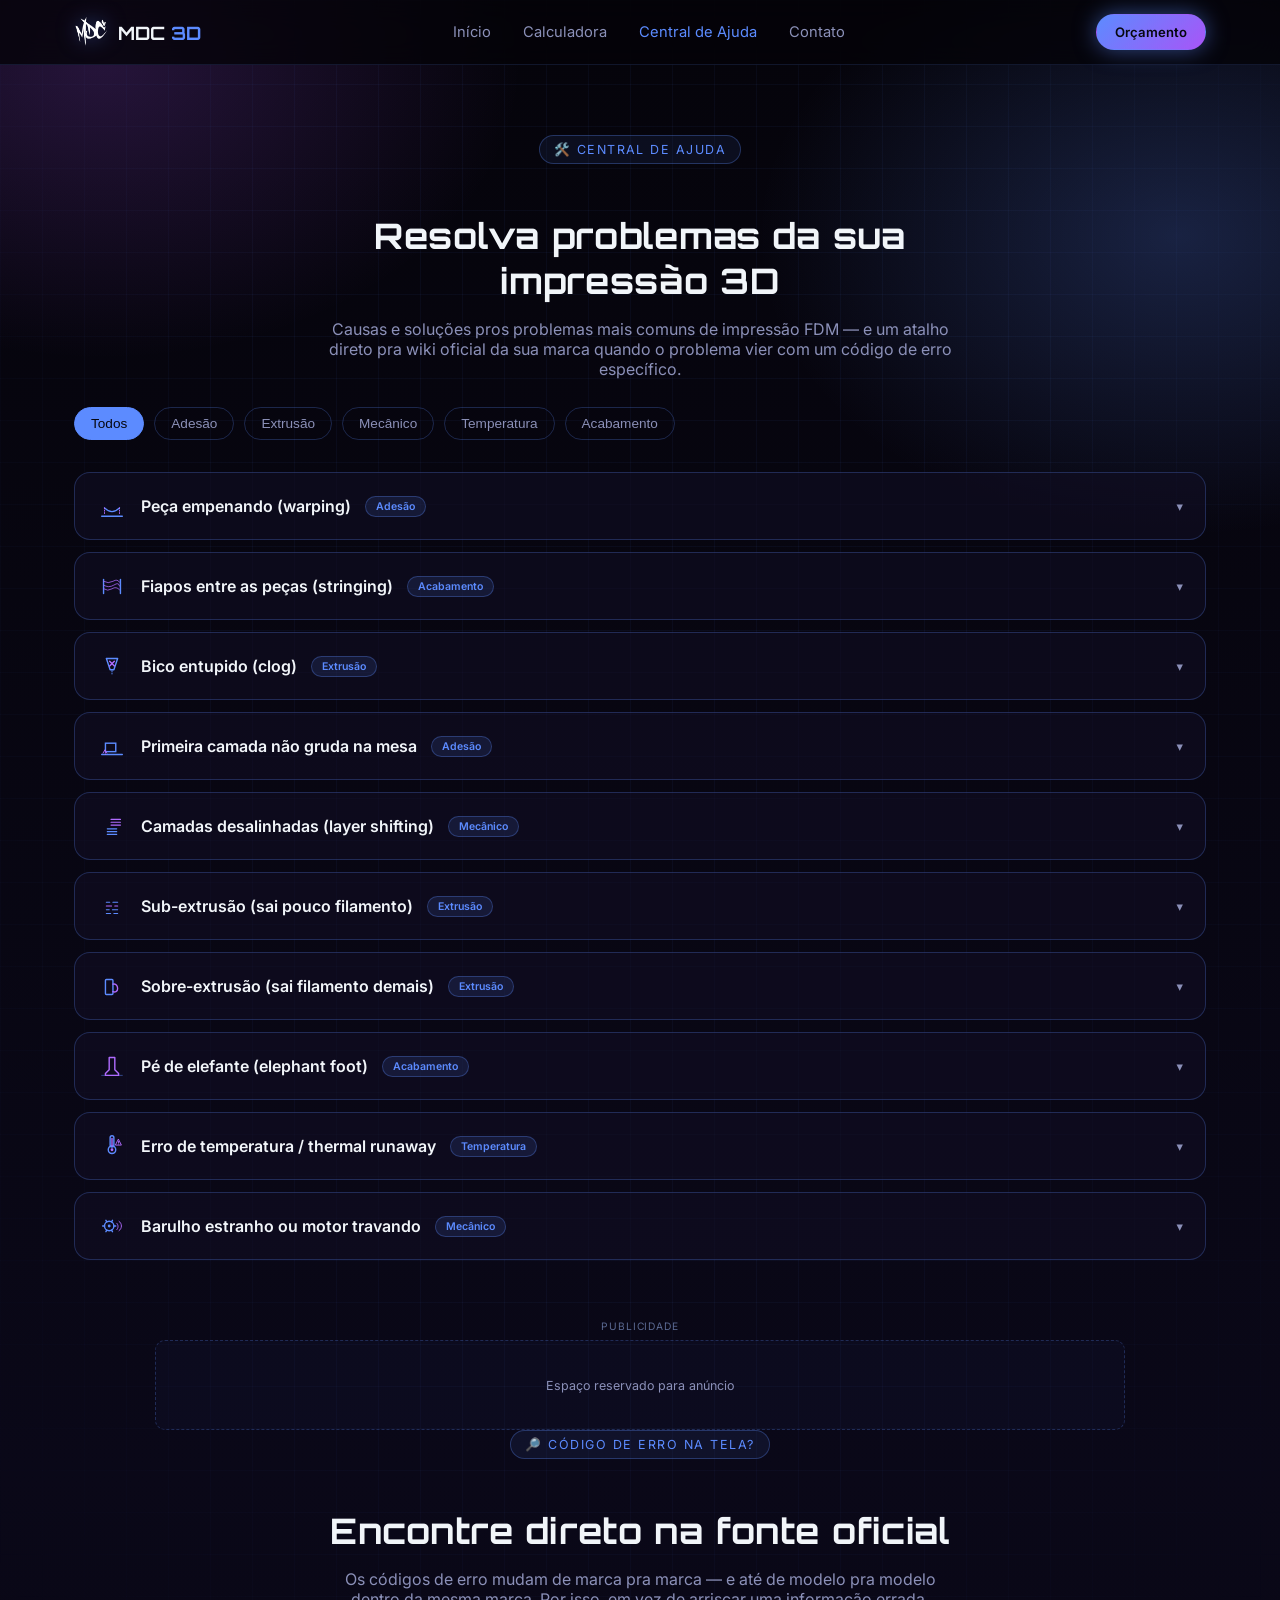
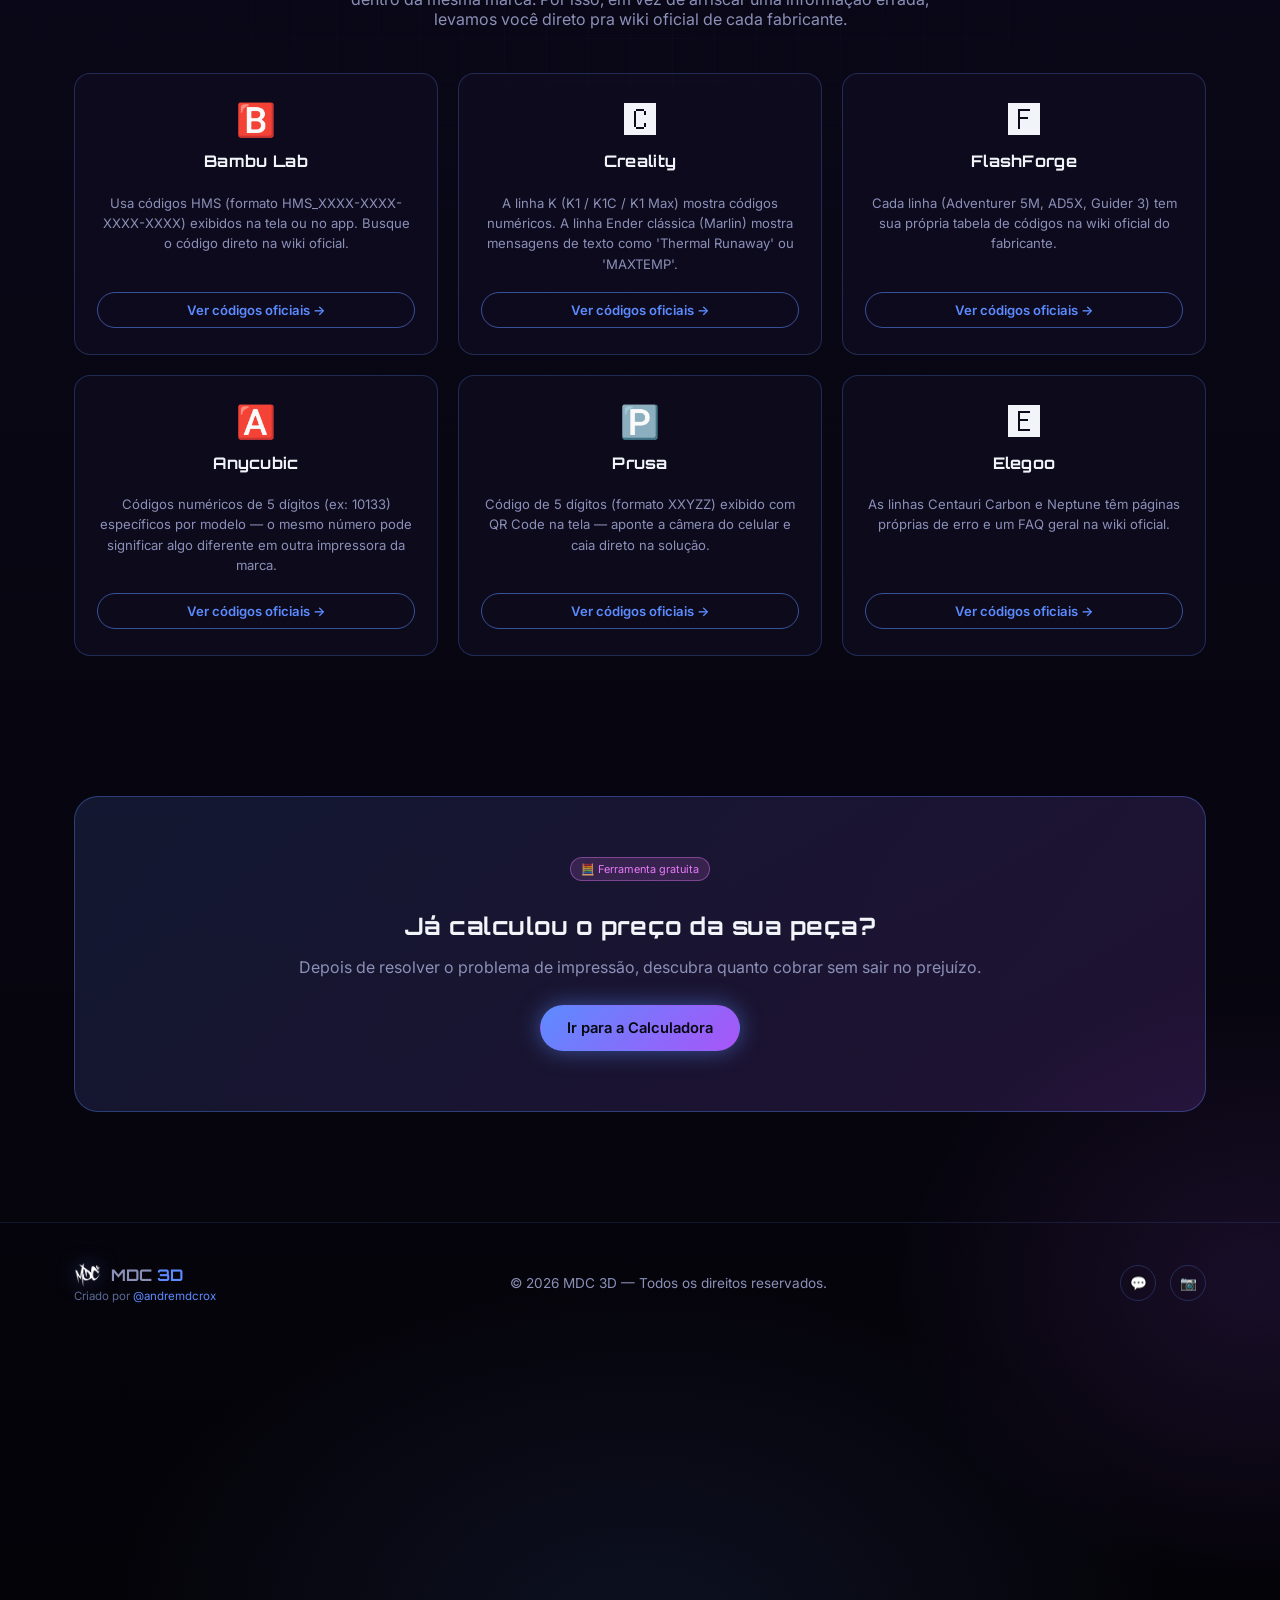
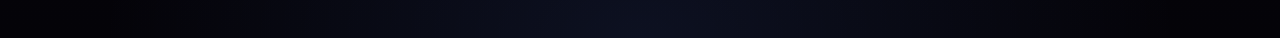
==== ajuda.html @ 93121aee "Primeira versão do site MDC 3D" ====
<!DOCTYPE html>
<html lang="pt-BR">
<head>
<meta charset="UTF-8">
<meta name="viewport" content="width=device-width, initial-scale=1.0">
<title>Central de Ajuda — Problemas e Erros de Impressão 3D | MDC 3D</title>
<meta name="description" content="Resolva os problemas mais comuns de impressão 3D (empenamento, stringing, entupimento, aderência) e encontre o código de erro da sua impressora direto na wiki oficial da marca: Bambu Lab, Creality, FlashForge, Anycubic, Prusa e Elegoo.">
<meta name="theme-color" content="#040308">
<meta property="og:type" content="website">
<meta property="og:site_name" content="MDC 3D">
<meta property="og:title" content="Central de Ajuda — MDC 3D">
<meta property="og:description" content="Resolva os problemas mais comuns de impressão 3D e encontre o código de erro da sua impressora direto na wiki oficial da marca.">
<meta property="og:image" content="assets/og-image.png">
<meta property="og:image:width" content="1200">
<meta property="og:image:height" content="630">
<meta name="twitter:card" content="summary_large_image">
<meta name="twitter:title" content="Central de Ajuda — MDC 3D">
<meta name="twitter:description" content="Resolva os problemas mais comuns de impressão 3D e encontre o código de erro da sua impressora.">
<meta name="twitter:image" content="assets/og-image.png">
<link rel="icon" type="image/png" href="assets/favicon.png">
<link rel="shortcut icon" href="favicon.ico">
<link rel="preconnect" href="https://fonts.googleapis.com">
<link href="https://fonts.googleapis.com/css2?family=Orbitron:wght@600;700;800&family=Inter:wght@400;500;600;700&display=swap" rel="stylesheet">
<link rel="stylesheet" href="css/style.css">
</head>
<body>

<header class="navbar">
  <div class="navbar-inner">
    <a href="index.html#home" class="brand"><img src="assets/logo-white.png" alt="MDC 3D"><span>MDC<span class="accent"> 3D</span></span></a>
    <nav class="nav-links">
      <a href="index.html#home">Início</a>
      <a href="index.html#calculadora">Calculadora</a>
      <a href="ajuda.html" data-page="ajuda.html" class="active">Central de Ajuda</a>
      <a href="index.html#contato">Contato</a>
    </nav>
    <a class="btn btn-primary btn-sm" href="https://wa.me/5547997833437" target="_blank" rel="noopener">Orçamento</a>
    <button class="nav-toggle" aria-label="Abrir menu">☰</button>
  </div>
</header>

<main class="container">

  <section class="section" style="padding-bottom:0;">
    <div class="section-head" style="margin-bottom:28px;">
      <span class="eyebrow">🛠️ Central de ajuda</span>
      <h2>Resolva problemas da sua impressão 3D</h2>
      <p>Causas e soluções pros problemas mais comuns de impressão FDM — e um atalho direto pra wiki oficial da sua marca quando o problema vier com um código de erro específico.</p>
    </div>

    <div class="filters" id="problem-filters">
      <button class="chip active" data-filter="todos">Todos</button>
      <button class="chip" data-filter="adesao">Adesão</button>
      <button class="chip" data-filter="extrusao">Extrusão</button>
      <button class="chip" data-filter="mecanico">Mecânico</button>
      <button class="chip" data-filter="temperatura">Temperatura</button>
      <button class="chip" data-filter="acabamento">Acabamento</button>
    </div>

    <div class="problem-list" id="problem-list">
      <!-- preenchido via js/ajuda.js -->
    </div>
  </section>

  <!-- ESPAÇO DE ANÚNCIO — ver instruções em index.html junto do primeiro bloco .ad-slot -->
  <section class="section" style="padding-top:0; padding-bottom:0;">
    <div class="ad-slot" id="ad-slot-ajuda-1">
      <span class="ad-slot-label">Publicidade</span>
      <div class="ad-slot-placeholder">Espaço reservado para anúncio</div>
    </div>
  </section>

  <section class="section" style="padding-top:0;">
    <div class="section-head">
      <span class="eyebrow">🔎 Código de erro na tela?</span>
      <h2>Encontre direto na fonte oficial</h2>
      <p>Os códigos de erro mudam de marca pra marca — e até de modelo pra modelo dentro da mesma marca. Por isso, em vez de arriscar uma informação errada, levamos você direto pra wiki oficial de cada fabricante.</p>
    </div>
    <div class="brand-grid" id="brand-grid">
      <!-- preenchido via js/ajuda.js -->
    </div>
  </section>

  <section class="section">
    <div class="cta-banner">
      <span class="badge-soon">🧮 Ferramenta gratuita</span>
      <h2>Já calculou o preço da sua peça?</h2>
      <p>Depois de resolver o problema de impressão, descubra quanto cobrar sem sair no prejuízo.</p>
      <a href="index.html#calculadora" class="btn btn-primary">Ir para a Calculadora</a>
    </div>
  </section>

</main>

<footer>
  <div class="container footer-inner">
    <div class="footer-col">
      <a href="index.html#home" class="brand"><img src="assets/logo-white.png" alt="MDC 3D" style="height:24px;"><span>MDC<span class="accent"> 3D</span></span></a>
      <span class="footer-credit">Criado por <a href="https://instagram.com/andremdcrox" target="_blank" rel="noopener">@andremdcrox</a></span>
    </div>
    <span>&copy; 2026 MDC 3D — Todos os direitos reservados.</span>
    <div class="footer-social">
      <a href="https://wa.me/5547997833437" target="_blank" rel="noopener">💬</a>
      <a href="https://instagram.com/andremdcrox" target="_blank" rel="noopener">📷</a>
    </div>
  </div>
</footer>

<script src="js/problemas.js"></script>
<script src="js/ajuda.js"></script>
<script src="js/main.js"></script>
</body>
</html>
---- css/style.css ----
/* ===== MDC 3D — tema dark neon (preto / roxo / azul) ===== */
:root {
  --bg: #040308;
  --bg-soft: #0b0a1a;
  --panel: rgba(18, 14, 36, 0.6);
  --panel-border: rgba(92, 139, 255, 0.25);
  --blue: #3b6dfd;
  --blue-strong: #5c8bff;
  --purple: #a855f7;
  --purple-strong: #b06bff;
  --magenta: #e879f9;
  --text: #f1f5f9;
  --muted: #8b90b8;
  --radius: 16px;
}

* { box-sizing: border-box; }

html { scroll-behavior: smooth; }

/* ---- Scrollbar, seleção e foco ---- */
::selection { background: rgba(92, 139, 255, 0.35); color: #fff; }

::-webkit-scrollbar { width: 11px; height: 11px; }
::-webkit-scrollbar-track { background: #05040c; }
::-webkit-scrollbar-thumb {
  background: linear-gradient(180deg, var(--blue-strong), var(--purple-strong));
  border-radius: 999px;
  border: 2px solid #05040c;
}
::-webkit-scrollbar-thumb:hover { background: linear-gradient(180deg, #7aa0ff, #c88bff); }
html { scrollbar-color: var(--blue-strong) #05040c; scrollbar-width: thin; }

:focus-visible {
  outline: 2px solid var(--blue-strong);
  outline-offset: 2px;
  border-radius: 4px;
}

/* ---- Barra de progresso de leitura ---- */
.scroll-progress {
  position: fixed;
  top: 0; left: 0;
  height: 3px;
  width: 0%;
  background: linear-gradient(90deg, var(--blue-strong), var(--purple-strong));
  box-shadow: 0 0 10px rgba(92, 139, 255, 0.8);
  z-index: 999;
  transition: width 0.1s ease-out;
}

/* ---- Entrada suave da página ---- */
body { animation: pageFadeIn 0.6s ease both; }
@keyframes pageFadeIn {
  from { opacity: 0; transform: translateY(8px); }
  to   { opacity: 1; transform: translateY(0); }
}

body {
  margin: 0;
  background: var(--bg);
  color: var(--text);
  font-family: 'Inter', system-ui, sans-serif;
  min-height: 100vh;
  position: relative;
  overflow-x: hidden;
  -webkit-font-smoothing: antialiased;
}

body::before {
  content: "";
  position: fixed;
  inset: -10%;
  z-index: -2;
  background:
    radial-gradient(ellipse 700px 500px at 15% 10%, rgba(168, 85, 247, 0.20), transparent 60%),
    radial-gradient(ellipse 700px 500px at 85% 15%, rgba(92, 139, 255, 0.22), transparent 60%),
    radial-gradient(ellipse 900px 600px at 50% 100%, rgba(92, 139, 255, 0.10), transparent 60%),
    radial-gradient(ellipse 600px 500px at 90% 90%, rgba(168, 85, 247, 0.12), transparent 60%),
    linear-gradient(180deg, #040308 0%, #0a0818 50%, #040308 100%);
  animation: bgDrift 24s ease-in-out infinite alternate;
}

@keyframes bgDrift {
  0%   { transform: scale(1) translate(0, 0); }
  50%  { transform: scale(1.06) translate(-1.5%, 1%); }
  100% { transform: scale(1) translate(1%, -1%); }
}

body::after {
  content: "";
  position: fixed;
  inset: 0;
  z-index: -1;
  background-image:
    linear-gradient(rgba(92, 139, 255, 0.05) 1px, transparent 1px),
    linear-gradient(90deg, rgba(92, 139, 255, 0.05) 1px, transparent 1px);
  background-size: 42px 42px;
  mask-image: radial-gradient(ellipse 80% 60% at 50% 20%, black 40%, transparent 85%);
}

/* ---- Partículas flutuantes ---- */
.particles-field {
  position: fixed;
  inset: 0;
  z-index: -1;
  overflow: hidden;
  pointer-events: none;
}
.particle {
  position: absolute;
  bottom: -12px;
  width: var(--size, 4px);
  height: var(--size, 4px);
  border-radius: 50%;
  background: radial-gradient(circle, rgba(150, 170, 255, 0.95), rgba(150, 170, 255, 0));
  box-shadow: 0 0 8px 2px rgba(92, 139, 255, 0.55);
  opacity: 0;
  animation: floatUp var(--dur, 14s) linear infinite;
  animation-delay: var(--delay, 0s);
}
.particle.purple {
  background: radial-gradient(circle, rgba(196, 150, 255, 0.95), rgba(196, 150, 255, 0));
  box-shadow: 0 0 8px 2px rgba(168, 85, 247, 0.55);
}
@keyframes floatUp {
  0%   { transform: translate(0, 0); opacity: 0; }
  12%  { opacity: 0.85; }
  88%  { opacity: 0.5; }
  100% { transform: translate(var(--drift, 20px), -108vh); opacity: 0; }
}

a { color: inherit; text-decoration: none; }

h1, h2, h3, .font-display {
  font-family: 'Orbitron', 'Inter', sans-serif;
  letter-spacing: 0.02em;
}

.grad {
  background: linear-gradient(90deg, var(--blue-strong), var(--purple-strong));
  -webkit-background-clip: text;
  background-clip: text;
  color: transparent;
  filter: drop-shadow(0 0 18px rgba(92, 139, 255, 0.35));
}

.container {
  width: 100%;
  max-width: 1180px;
  margin: 0 auto;
  padding: 0 24px;
}

/* ---- Navbar ---- */
.navbar {
  position: sticky;
  top: 0;
  z-index: 50;
  background: rgba(4, 3, 8, 0.78);
  backdrop-filter: blur(14px);
  border-bottom: 1px solid rgba(92, 139, 255, 0.14);
}

.navbar-inner {
  display: flex;
  align-items: center;
  justify-content: space-between;
  padding: 14px 24px;
  max-width: 1180px;
  margin: 0 auto;
}

.brand {
  display: flex;
  align-items: center;
  gap: 10px;
  font-family: 'Orbitron', sans-serif;
  font-weight: 700;
  font-size: 1.15rem;
}

.brand img { height: 30px; width: auto; display: block; filter: drop-shadow(0 0 10px rgba(92, 139, 255, 0.5)); }
.brand span.accent { color: var(--blue-strong); }

.nav-links {
  display: flex;
  gap: 28px;
  align-items: center;
  font-size: 0.92rem;
  color: var(--muted);
}

.nav-links a { transition: color .2s ease; padding: 6px 2px; }
.nav-links a:hover, .nav-links a.active { color: var(--blue-strong); }

.nav-toggle {
  display: none;
  background: none;
  border: 1px solid var(--panel-border);
  border-radius: 8px;
  color: var(--text);
  padding: 8px 10px;
  cursor: pointer;
}

/* ---- Buttons ---- */
.btn {
  display: inline-flex;
  align-items: center;
  justify-content: center;
  gap: 8px;
  padding: 13px 26px;
  border-radius: 999px;
  font-weight: 600;
  font-size: 0.92rem;
  cursor: pointer;
  border: 1px solid transparent;
  transition: transform .15s ease, box-shadow .2s ease, opacity .2s ease;
  white-space: nowrap;
  position: relative;
  overflow: hidden;
}
.btn:hover { transform: translateY(-2px); }

.btn-primary {
  background: linear-gradient(135deg, var(--blue-strong), var(--purple));
  color: #06070f;
  box-shadow: 0 0 22px rgba(92, 139, 255, 0.5);
}
.btn-primary:hover { box-shadow: 0 0 34px rgba(92, 139, 255, 0.7); }
.btn-primary::after {
  content: "";
  position: absolute; top: 0; left: -60%;
  width: 40%; height: 100%;
  background: linear-gradient(120deg, transparent, rgba(255,255,255,0.5), transparent);
  transform: skewX(-20deg);
  transition: left .6s ease;
}
.btn-primary:hover::after { left: 130%; }

.btn-outline {
  background: transparent;
  color: var(--blue-strong);
  border-color: rgba(92, 139, 255, 0.55);
}
.btn-outline:hover { background: rgba(92, 139, 255, 0.08); }

.btn-ghost {
  background: rgba(168, 85, 247, 0.12);
  color: #e9d5ff;
  border-color: rgba(168, 85, 247, 0.4);
}

.btn-block { width: 100%; }
.btn-sm { padding: 9px 18px; font-size: 0.82rem; }

/* ---- Hero ---- */
.hero {
  padding: 90px 0 60px;
  display: grid;
  grid-template-columns: 1.1fr 0.9fr;
  gap: 40px;
  align-items: center;
}

.eyebrow {
  display: inline-flex;
  align-items: center;
  gap: 8px;
  font-size: 0.78rem;
  letter-spacing: 0.12em;
  text-transform: uppercase;
  color: var(--blue-strong);
  background: rgba(92, 139, 255, 0.08);
  border: 1px solid rgba(92, 139, 255, 0.3);
  padding: 6px 14px;
  border-radius: 999px;
  margin-bottom: 20px;
}

.hero h1 {
  font-size: clamp(2rem, 4.2vw, 3.1rem);
  line-height: 1.15;
  margin: 0 0 18px;
}

.hero p.lead {
  color: var(--muted);
  font-size: 1.05rem;
  max-width: 540px;
  margin-bottom: 32px;
}

.hero-actions { display: flex; gap: 16px; flex-wrap: wrap; }

.hero-visual {
  position: relative;
  aspect-ratio: 1 / 1;
  border-radius: 24px;
  background: var(--panel);
  border: 1px solid var(--panel-border);
  display: flex;
  align-items: center;
  justify-content: center;
  box-shadow: 0 0 70px rgba(92, 139, 255, 0.16), inset 0 0 60px rgba(168, 85, 247, 0.08), 0 30px 60px -20px rgba(0,0,0,0.6);
  overflow: hidden;
}

/* ---- Cena da impressora 3D imprimindo ---- */
.printer-scene {
  position: relative;
  width: 68%;
  aspect-ratio: 1 / 1;
  max-width: 260px;
}

.printer-frame {
  position: absolute;
  inset: 0;
  width: 100%;
  height: 100%;
}

.printer-scene .bed {
  position: absolute;
  left: 12%; right: 12%; bottom: 20%;
  height: 4px;
  border-radius: 2px;
  background: linear-gradient(90deg, var(--blue-strong), var(--purple-strong));
  box-shadow: 0 0 16px rgba(92, 139, 255, 0.8);
  z-index: 1;
}

.head-rail {
  position: absolute;
  left: 14%; right: 14%;
  height: 2px;
  background: linear-gradient(90deg, var(--blue-strong), var(--purple-strong));
  opacity: 0.5;
  animation: headRise 4s steps(9, end) infinite;
  z-index: 2;
}

.print-object {
  position: absolute;
  left: 50%; bottom: 24%;
  width: 50%; height: 46%;
  transform: translateX(-50%);
  clip-path: inset(100% 0 0 0);
  animation: buildFill 4s steps(9, end) infinite;
  filter: drop-shadow(0 0 14px rgba(92, 139, 255, 0.55));
  z-index: 1;
}
.print-object .logo-fill {
  width: 100%;
  height: 100%;
  background: linear-gradient(135deg, #5c8bff, #b06bff);
  -webkit-mask-image: url('../assets/logo-white.png');
  -webkit-mask-size: contain;
  -webkit-mask-repeat: no-repeat;
  -webkit-mask-position: center;
  mask-image: url('../assets/logo-white.png');
  mask-size: contain;
  mask-repeat: no-repeat;
  mask-position: center;
}
@keyframes buildFill {
  0%   { clip-path: inset(100% 0 0 0); }
  82%  { clip-path: inset(0% 0 0 0); }
  100% { clip-path: inset(0% 0 0 0); }
}

.head-track {
  position: absolute;
  left: 50%; top: 74%;
  width: 0; height: 0;
  z-index: 3;
  animation: headRise 4s steps(9, end) infinite;
}
@keyframes headRise {
  0%   { top: 74%; }
  82%  { top: 16%; }
  100% { top: 16%; }
}

.head-jitter {
  position: absolute;
  left: -11px; top: -9px;
  width: 22px; height: 9px;
  border-radius: 3px 3px 1px 1px;
  background: linear-gradient(135deg, var(--blue-strong), var(--purple-strong));
  box-shadow: 0 0 14px rgba(92, 139, 255, 0.85);
  animation: headMove 0.5s ease-in-out infinite;
}
.head-jitter::before {
  /* bico da impressora (cone apontando pra baixo) */
  content: "";
  position: absolute;
  left: 50%; bottom: -6px;
  width: 0; height: 0;
  margin-left: -4px;
  border-left: 4px solid transparent;
  border-right: 4px solid transparent;
  border-top: 6px solid var(--purple-strong);
  filter: drop-shadow(0 0 6px rgba(168, 85, 247, 0.85));
}
.head-jitter::after {
  /* ponta aquecida do bico */
  content: "";
  position: absolute;
  left: 50%; bottom: -8px;
  width: 5px; height: 5px;
  margin-left: -2.5px;
  border-radius: 50%;
  background: #fff;
  box-shadow: 0 0 10px 3px rgba(92, 139, 255, 0.95);
  animation: nozzlePulse 0.3s ease-in-out infinite alternate;
}
@keyframes headMove {
  0%, 100% { transform: translateX(-13px); }
  50%      { transform: translateX(13px); }
}
@keyframes nozzlePulse {
  0%   { opacity: 0.5; transform: scale(0.8); }
  100% { opacity: 1; transform: scale(1.3); }
}

/* ---- Section ---- */
.section { padding: 70px 0; }
.section-head { text-align: center; max-width: 640px; margin: 0 auto 44px; }
.section-head h2 { font-size: clamp(1.6rem, 3vw, 2.2rem); margin-bottom: 12px; }
.section-head p { color: var(--muted); }

/* ---- Cards grid ---- */
.grid-3 {
  display: grid;
  grid-template-columns: repeat(3, 1fr);
  gap: 22px;
}
.grid-2 {
  display: grid;
  grid-template-columns: repeat(2, 1fr);
  gap: 22px;
}
.grid-4 {
  display: grid;
  grid-template-columns: repeat(4, 1fr);
  gap: 22px;
}

.card {
  position: relative;
  background: var(--panel);
  border: 1px solid var(--panel-border);
  border-radius: var(--radius);
  padding: 28px 24px;
  box-shadow: 0 1px 0 rgba(255,255,255,0.04) inset, 0 18px 36px -24px rgba(0,0,0,0.6);
  transition: transform .25s cubic-bezier(.2,.8,.2,1), border-color .2s ease, box-shadow .25s ease;
}
.card::before, .product-card::before {
  content: "";
  position: absolute;
  top: 0; left: 16px; right: 16px; height: 2px;
  background: linear-gradient(90deg, var(--blue-strong), var(--purple-strong));
  opacity: 0;
  border-radius: 2px;
  transition: opacity .25s ease;
}
.card:hover::before, .product-card:hover::before { opacity: 0.9; }
.card:hover {
  transform: translateY(-6px);
  border-color: rgba(92, 139, 255, 0.55);
  box-shadow: 0 1px 0 rgba(255,255,255,0.06) inset, 0 24px 48px -20px rgba(92, 139, 255, 0.28), 0 8px 20px -8px rgba(0,0,0,0.5);
}

.card .icon-box {
  width: 48px; height: 48px;
  border-radius: 12px;
  display: flex; align-items: center; justify-content: center;
  font-size: 1.4rem;
  background: linear-gradient(135deg, rgba(92,139,255,0.18), rgba(168,85,247,0.18));
  border: 1px solid rgba(92, 139, 255, 0.3);
  margin-bottom: 16px;
}

.card h3 { font-size: 1.05rem; margin: 0 0 8px; }
.card p { color: var(--muted); font-size: 0.9rem; line-height: 1.55; margin: 0; }

/* ---- Steps (como funciona) ---- */
.steps {
  display: grid;
  grid-template-columns: repeat(4, 1fr);
  gap: 20px;
}
.step {
  position: relative;
  padding: 24px 20px;
  background: var(--panel);
  border: 1px solid var(--panel-border);
  border-radius: var(--radius);
}
.step .num {
  font-family: 'Orbitron', sans-serif;
  font-size: 1.6rem;
  color: var(--blue-strong);
  opacity: 0.6;
  margin-bottom: 10px;
}
.step h3 { font-size: 0.98rem; margin: 0 0 6px; }
.step p { color: var(--muted); font-size: 0.85rem; margin: 0; }

/* ---- Catálogo ---- */
.filters {
  display: flex;
  gap: 10px;
  flex-wrap: wrap;
  margin-bottom: 32px;
}
.chip {
  padding: 8px 16px;
  border-radius: 999px;
  border: 1px solid var(--panel-border);
  color: var(--muted);
  font-size: 0.85rem;
  cursor: pointer;
  background: transparent;
  transition: all .2s ease;
}
.chip.active, .chip:hover {
  color: #06070f;
  background: var(--blue-strong);
  border-color: var(--blue-strong);
}

.product-grid {
  display: grid;
  grid-template-columns: repeat(auto-fill, minmax(230px, 1fr));
  gap: 22px;
}

.product-card {
  position: relative;
  background: var(--panel);
  border: 1px solid var(--panel-border);
  border-radius: var(--radius);
  overflow: hidden;
  display: flex;
  flex-direction: column;
  box-shadow: 0 18px 36px -24px rgba(0,0,0,0.6);
  transition: transform .25s cubic-bezier(.2,.8,.2,1), border-color .2s ease, box-shadow .25s ease;
}
.product-card:hover {
  transform: translateY(-6px);
  border-color: rgba(92,139,255,.5);
  box-shadow: 0 24px 48px -20px rgba(92, 139, 255, 0.25), 0 8px 20px -8px rgba(0,0,0,0.5);
}

.product-thumb {
  aspect-ratio: 1/1;
  background: linear-gradient(135deg, rgba(92,139,255,0.14), rgba(168,85,247,0.14));
  display: flex; align-items: center; justify-content: center;
  font-size: 2.6rem;
  border-bottom: 1px solid var(--panel-border);
}

.product-body { padding: 16px; display: flex; flex-direction: column; gap: 10px; flex: 1; }
.product-body h3 { font-size: 0.95rem; margin: 0; }
.product-tag { font-size: 0.72rem; color: var(--blue-strong); text-transform: uppercase; letter-spacing: .06em; }
.product-price { font-family: 'Orbitron', sans-serif; font-size: 1.2rem; color: var(--text); margin-top: auto; }
.product-price small { color: var(--muted); font-size: 0.7rem; font-family: 'Inter', sans-serif; display: block; font-weight: 400; }

.badge-soon {
  display: inline-block;
  font-size: 0.68rem;
  padding: 4px 10px;
  border-radius: 999px;
  background: rgba(232, 121, 249, 0.15);
  color: var(--magenta);
  border: 1px solid rgba(232, 121, 249, 0.4);
  margin-bottom: 10px;
}

/* ---- Calculadora ---- */
.calc-wrap {
  display: grid;
  grid-template-columns: 1fr 1fr;
  gap: 28px;
  align-items: start;
}

.panel {
  position: relative;
  background: var(--panel);
  border: 1px solid var(--panel-border);
  border-radius: var(--radius);
  padding: 28px;
  box-shadow: 0 1px 0 rgba(255,255,255,0.04) inset, 0 24px 50px -30px rgba(0,0,0,0.65);
}

.field { margin-bottom: 18px; }
.field label {
  display: flex;
  justify-content: space-between;
  font-size: 0.85rem;
  color: var(--muted);
  margin-bottom: 8px;
}
.field label .hint { color: #5b6a93; font-size: 0.75rem; }

.field input, .field select {
  width: 100%;
  background: rgba(5, 4, 12, 0.6);
  border: 1px solid rgba(92, 139, 255, 0.22);
  border-radius: 10px;
  padding: 11px 14px;
  color: var(--text);
  font-size: 0.95rem;
  outline: none;
  transition: border-color .2s ease, box-shadow .2s ease;
}
.field input:hover, .field select:hover { border-color: rgba(92, 139, 255, 0.4); }
.field input:focus, .field select:focus {
  border-color: var(--blue-strong);
  box-shadow: 0 0 0 3px rgba(92, 139, 255, 0.15), 0 0 16px rgba(92, 139, 255, 0.2);
}

.field-row { display: grid; grid-template-columns: 1fr 1fr; gap: 14px; }

.field-group-title {
  font-size: 0.72rem;
  text-transform: uppercase;
  letter-spacing: .08em;
  color: var(--blue-strong);
  opacity: 0.9;
  margin: 24px 0 14px;
  padding-bottom: 6px;
  border-bottom: 1px dashed var(--panel-border);
}
.field-group-title:first-child { margin-top: 0; }

.stl-dropzone {
  border: 2px dashed var(--panel-border);
  border-radius: 12px;
  padding: 20px;
  text-align: center;
  cursor: pointer;
  transition: border-color .2s ease, background .2s ease;
}
.stl-dropzone:hover, .stl-dropzone.dragover {
  border-color: var(--blue-strong);
  background: rgba(92, 139, 255, 0.06);
}
.stl-dropzone-text strong { display: block; font-size: 0.88rem; margin-bottom: 4px; }
.stl-dropzone-text span { font-size: 0.76rem; color: var(--muted); }

.stl-result {
  margin-top: 14px;
  padding: 14px;
  border-radius: 10px;
  background: rgba(92, 139, 255, 0.08);
  border: 1px solid rgba(92, 139, 255, 0.25);
  font-size: 0.84rem;
  color: var(--muted);
  display: flex;
  flex-direction: column;
  gap: 6px;
}
.stl-result strong { color: var(--text); }
.stl-note {
  font-size: 0.7rem;
  color: #5b6a93;
  margin-top: 8px;
  line-height: 1.5;
}

.subcalc { margin: -6px 0 18px; }
.subcalc summary {
  cursor: pointer;
  font-size: 0.78rem;
  color: var(--blue-strong);
  list-style: none;
}
.subcalc summary::-webkit-details-marker { display: none; }
.subcalc summary::before { content: "▸ "; }
.subcalc[open] summary::before { content: "▾ "; }
.subcalc-body {
  display: flex;
  gap: 10px;
  margin-top: 12px;
  align-items: end;
  flex-wrap: wrap;
  background: rgba(5,4,12,0.4);
  border: 1px solid var(--panel-border);
  border-radius: 10px;
  padding: 14px;
}
.subcalc-body .field { flex: 1; min-width: 130px; margin-bottom: 0; }
.subcalc-body .btn { margin-top: 2px; }

.result-list { display: flex; flex-direction: column; gap: 14px; margin-bottom: 20px; }
.result-row {
  display: flex;
  justify-content: space-between;
  align-items: baseline;
  padding-bottom: 14px;
  border-bottom: 1px dashed rgba(92, 139, 255, 0.18);
  font-size: 0.9rem;
  color: var(--muted);
}
.result-row span.val { color: var(--text); font-weight: 600; }

.result-final {
  text-align: center;
  padding: 24px;
  border-radius: 14px;
  background: linear-gradient(135deg, rgba(92,139,255,0.14), rgba(168,85,247,0.14));
  border: 1px solid rgba(92, 139, 255, 0.4);
}
.result-final .label { font-size: 0.8rem; color: var(--muted); text-transform: uppercase; letter-spacing: .08em; margin-bottom: 8px; }
.result-final .price { font-family: 'Orbitron', sans-serif; font-size: 2.4rem; color: var(--blue-strong); text-shadow: 0 0 24px rgba(92,139,255,0.6); }
.result-final .sub { font-size: 0.78rem; color: #5b6a93; margin-top: 6px; }

.market-ref {
  margin-top: 20px;
  padding: 16px;
  border-radius: 12px;
  border: 1px dashed rgba(232, 121, 249, 0.4);
  background: rgba(232, 121, 249, 0.06);
  font-size: 0.85rem;
  color: var(--muted);
}

/* ---- Destaques de resultado (preço + lucro) ---- */
.result-highlights {
  display: grid;
  grid-template-columns: 1fr 1fr;
  gap: 14px;
  margin-bottom: 24px;
}
.highlight-box {
  padding: 16px;
  border-radius: 12px;
  background: rgba(92, 139, 255, 0.08);
  border: 1px solid var(--panel-border);
  text-align: center;
}
.highlight-box .hl-label {
  font-size: 0.7rem;
  color: var(--muted);
  text-transform: uppercase;
  letter-spacing: .06em;
  margin-bottom: 6px;
}
.highlight-box .hl-value {
  font-family: 'Orbitron', sans-serif;
  font-size: 1.35rem;
  color: var(--blue-strong);
}
.highlight-box.profit { background: rgba(12, 163, 12, 0.1); border-color: rgba(12, 163, 12, 0.35); }
.highlight-box.profit .hl-value { color: #28d17c; }

/* status dinâmico: vermelho (sem margem) / laranja (lucro normal) / verde (lucro excelente) */
.highlight-box.status-risk { background: rgba(208, 59, 59, 0.12); border-color: rgba(208, 59, 59, 0.45); }
.highlight-box.status-risk .hl-value { color: #ff6b6b; }
.highlight-box.status-normal { background: rgba(250, 178, 25, 0.12); border-color: rgba(250, 178, 25, 0.45); }
.highlight-box.status-normal .hl-value { color: #fab219; }
.highlight-box.status-excelente { background: rgba(12, 163, 12, 0.12); border-color: rgba(12, 163, 12, 0.45); }
.highlight-box.status-excelente .hl-value { color: #28d17c; }

.status-banner {
  display: flex;
  align-items: center;
  justify-content: center;
  gap: 8px;
  padding: 11px 16px;
  border-radius: 10px;
  margin-bottom: 22px;
  font-size: 0.85rem;
  font-weight: 600;
  border: 1px solid;
  transition: background .3s ease, border-color .3s ease, color .3s ease;
}
.status-banner.status-risk { background: rgba(208, 59, 59, 0.14); border-color: rgba(208, 59, 59, 0.5); color: #ff6b6b; }
.status-banner.status-normal { background: rgba(250, 178, 25, 0.14); border-color: rgba(250, 178, 25, 0.5); color: #fab219; }
.status-banner.status-excelente { background: rgba(12, 163, 12, 0.14); border-color: rgba(12, 163, 12, 0.5); color: #28d17c; }

.chart-marker.status-risk .dot { box-shadow: 0 0 0 4px rgba(208, 59, 59, 0.35), 0 0 14px rgba(208, 59, 59, 0.95); }
.chart-marker.status-normal .dot { box-shadow: 0 0 0 4px rgba(250, 178, 25, 0.35), 0 0 14px rgba(250, 178, 25, 0.95); }
.chart-marker.status-excelente .dot { box-shadow: 0 0 0 4px rgba(12, 163, 12, 0.35), 0 0 14px rgba(12, 163, 12, 0.95); }

/* ---- Gráfico de faixa de preço (mínimo / sugerido / máximo) ---- */
.price-chart {
  position: relative;
  padding-top: 50px;
  margin-top: 8px;
}
.chart-track {
  position: relative;
  height: 14px;
  border-radius: 999px;
  overflow: hidden;
  display: flex;
  background: rgba(255,255,255,0.06);
}
.chart-zone { height: 100%; transition: width .6s ease; }
.chart-zone.risk { background: #d03b3b; }
.chart-zone.safe { background: #fab219; }
.chart-zone.high { background: #0ca30c; }

.chart-marker {
  position: absolute;
  top: 0;
  transform: translateX(-50%);
  transition: left .6s ease;
  text-align: center;
  z-index: 2;
}
.chart-marker .dot {
  width: 14px; height: 14px;
  border-radius: 50%;
  background: #fff;
  margin: 0 auto 6px;
  box-shadow: 0 0 0 4px rgba(92,139,255,0.35), 0 0 14px rgba(92,139,255,0.9);
  animation: nozzlePulse 1s ease-in-out infinite alternate;
}
.chart-marker .lbl {
  font-size: 0.72rem;
  background: var(--panel);
  border: 1px solid var(--panel-border);
  padding: 4px 9px;
  border-radius: 8px;
  white-space: nowrap;
}
.chart-marker .lbl strong { color: var(--text); display: block; font-size: 0.8rem; }

.chart-ticks { position: relative; height: 42px; margin-top: 8px; }
.chart-tick {
  position: absolute;
  top: 0;
  transform: translateX(-50%);
  text-align: center;
  font-size: 0.68rem;
  color: var(--muted);
  transition: left .6s ease;
  white-space: nowrap;
}
.chart-tick .tick-line { width: 2px; height: 8px; background: var(--panel-border); margin: 0 auto 4px; }
.chart-tick strong { display: block; color: var(--text); font-size: 0.76rem; }

.chart-legend {
  display: flex;
  gap: 16px;
  flex-wrap: wrap;
  margin-top: 16px;
  font-size: 0.76rem;
  color: var(--muted);
}
.chart-legend span { display: inline-flex; align-items: center; gap: 6px; }
.chart-legend i { width: 10px; height: 10px; border-radius: 3px; display: inline-block; }
.chart-legend i.risk { background: #d03b3b; }
.chart-legend i.safe { background: #fab219; }
.chart-legend i.high { background: #0ca30c; }

.chart-note {
  margin-top: 16px;
  font-size: 0.72rem;
  color: #5b6a93;
  line-height: 1.6;
}
.chart-note a { color: var(--blue-strong); }

/* ---- YouTube ---- */
.youtube-wrap {
  display: grid;
  grid-template-columns: 1.3fr 1fr;
  gap: 28px;
  align-items: stretch;
}
.youtube-embed {
  position: relative;
  width: 100%;
  padding-top: 56.25%;
  border-radius: var(--radius);
  overflow: hidden;
  border: 1px solid var(--panel-border);
  box-shadow: 0 0 40px rgba(92, 139, 255, 0.15);
}
.youtube-embed iframe { position: absolute; inset: 0; width: 100%; height: 100%; border: 0; }
.youtube-cta {
  background: var(--panel);
  border: 1px solid var(--panel-border);
  border-radius: var(--radius);
  padding: 28px;
  display: flex;
  flex-direction: column;
  justify-content: center;
  text-align: center;
}
.youtube-cta .icon-box { width: 56px; height: 56px; margin: 0 auto 16px; font-size: 1.8rem; }
.youtube-cta h3 { margin: 0 0 4px; }
.youtube-cta .yt-handle { color: var(--muted); font-size: 0.82rem; margin-bottom: 14px; }
.youtube-cta p { color: var(--muted); font-size: 0.88rem; margin-bottom: 22px; }

/* ---- Espaço de anúncio (AdSense ou outra rede) ---- */
.ad-slot {
  margin: 8px auto 0;
  max-width: 970px;
  text-align: center;
}
.ad-slot-label {
  display: block;
  font-size: 0.64rem;
  color: #5b6a93;
  text-transform: uppercase;
  letter-spacing: .08em;
  margin-bottom: 8px;
}
.ad-slot-placeholder {
  border: 1px dashed var(--panel-border);
  border-radius: 10px;
  padding: 20px;
  color: var(--muted);
  font-size: 0.78rem;
  background: rgba(92, 139, 255, 0.03);
  min-height: 90px;
  display: flex;
  align-items: center;
  justify-content: center;
}

/* ---- CTA banner ---- */
.cta-banner {
  text-align: center;
  padding: 60px 40px;
  border-radius: 24px;
  background: linear-gradient(135deg, rgba(92,139,255,0.14), rgba(168,85,247,0.16));
  border: 1px solid rgba(92, 139, 255, 0.35);
}
.cta-banner h2 { margin-bottom: 12px; }
.cta-banner p { color: var(--muted); margin-bottom: 28px; }

/* ---- Footer ---- */
footer {
  border-top: 1px solid rgba(92, 139, 255, 0.14);
  padding: 40px 0;
  margin-top: 40px;
}
.footer-inner {
  display: flex;
  justify-content: space-between;
  align-items: center;
  flex-wrap: wrap;
  gap: 16px;
  color: var(--muted);
  font-size: 0.85rem;
}
.footer-inner .brand { font-size: 1rem; }
.footer-credit { font-size: 0.72rem; color: #5b6a93; margin-top: 2px; }
.footer-credit a { color: var(--blue-strong); }
.footer-col { display: flex; flex-direction: column; }
.footer-social { display: flex; gap: 14px; }
.footer-social a {
  width: 36px; height: 36px;
  border-radius: 50%;
  border: 1px solid var(--panel-border);
  display: flex; align-items: center; justify-content: center;
  transition: all .2s ease;
}
.footer-social a:hover { border-color: var(--blue-strong); color: var(--blue-strong); }

/* ---- Central de Ajuda: acordeão de problemas ---- */
.problem-list { display: flex; flex-direction: column; gap: 12px; margin-bottom: 60px; }
.problem-item {
  background: var(--panel);
  border: 1px solid var(--panel-border);
  border-radius: var(--radius);
  overflow: hidden;
}
.problem-item summary {
  cursor: pointer;
  padding: 18px 22px;
  display: flex;
  align-items: center;
  gap: 14px;
  font-weight: 600;
  list-style: none;
}
.problem-item summary::-webkit-details-marker { display: none; }
.problem-item .p-icon { flex-shrink: 0; display: flex; }
.problem-item .p-icon svg { width: 30px; height: 30px; display: block; }
.problem-item .arrow { margin-left: auto; color: var(--muted); font-size: 0.8rem; transition: transform .2s ease; }
.problem-item[open] .arrow { transform: rotate(180deg); }
.problem-item .problem-body { padding: 0 22px 22px; color: var(--muted); font-size: 0.9rem; line-height: 1.7; }
.problem-body strong {
  color: var(--blue-strong);
  display: block;
  margin: 12px 0 4px;
  font-size: 0.74rem;
  text-transform: uppercase;
  letter-spacing: .06em;
}
.problem-cat-badge {
  font-size: 0.66rem;
  padding: 3px 10px;
  border-radius: 999px;
  background: rgba(92, 139, 255, 0.12);
  color: var(--blue-strong);
  border: 1px solid rgba(92, 139, 255, 0.3);
  white-space: nowrap;
}

/* ---- Marcas: links oficiais de código de erro ---- */
.brand-grid { display: grid; grid-template-columns: repeat(3, 1fr); gap: 20px; }
.brand-card {
  background: var(--panel);
  border: 1px solid var(--panel-border);
  border-radius: var(--radius);
  padding: 26px 22px;
  text-align: center;
  display: flex;
  flex-direction: column;
}
.brand-card .brand-icon { font-size: 2rem; margin-bottom: 12px; }
.brand-card h3 { margin: 0 0 8px; font-size: 1rem; }
.brand-card p { color: var(--muted); font-size: 0.82rem; line-height: 1.55; margin-bottom: 18px; flex: 1; }

/* ---- Scroll reveal ---- */
.reveal {
  opacity: 0;
  transform: translateY(26px);
  transition: opacity .7s ease, transform .7s ease;
}
.reveal.visible {
  opacity: 1;
  transform: translateY(0);
}

/* ---- Responsive ---- */
@media (max-width: 900px) {
  .hero { grid-template-columns: 1fr; }
  .hero-visual { max-width: 380px; margin: 0 auto; }
  .grid-3 { grid-template-columns: 1fr 1fr; }
  .grid-4 { grid-template-columns: 1fr 1fr; }
  .steps { grid-template-columns: 1fr 1fr; }
  .brand-grid { grid-template-columns: 1fr 1fr; }
  .calc-wrap { grid-template-columns: 1fr; }
}

@media (max-width: 680px) {
  .nav-links { display: none; }
  .nav-toggle { display: inline-flex; }
  .nav-links.open {
    display: flex;
    position: absolute;
    top: 64px; left: 0; right: 0;
    background: rgba(4, 3, 8, 0.97);
    flex-direction: column;
    padding: 20px 24px;
    border-bottom: 1px solid rgba(92,139,255,0.18);
    gap: 18px;
  }
  .grid-3, .grid-2, .grid-4, .steps, .brand-grid { grid-template-columns: 1fr; }
  .youtube-wrap { grid-template-columns: 1fr; }
  .hero { padding-top: 50px; }
  .field-row { grid-template-columns: 1fr; }
}
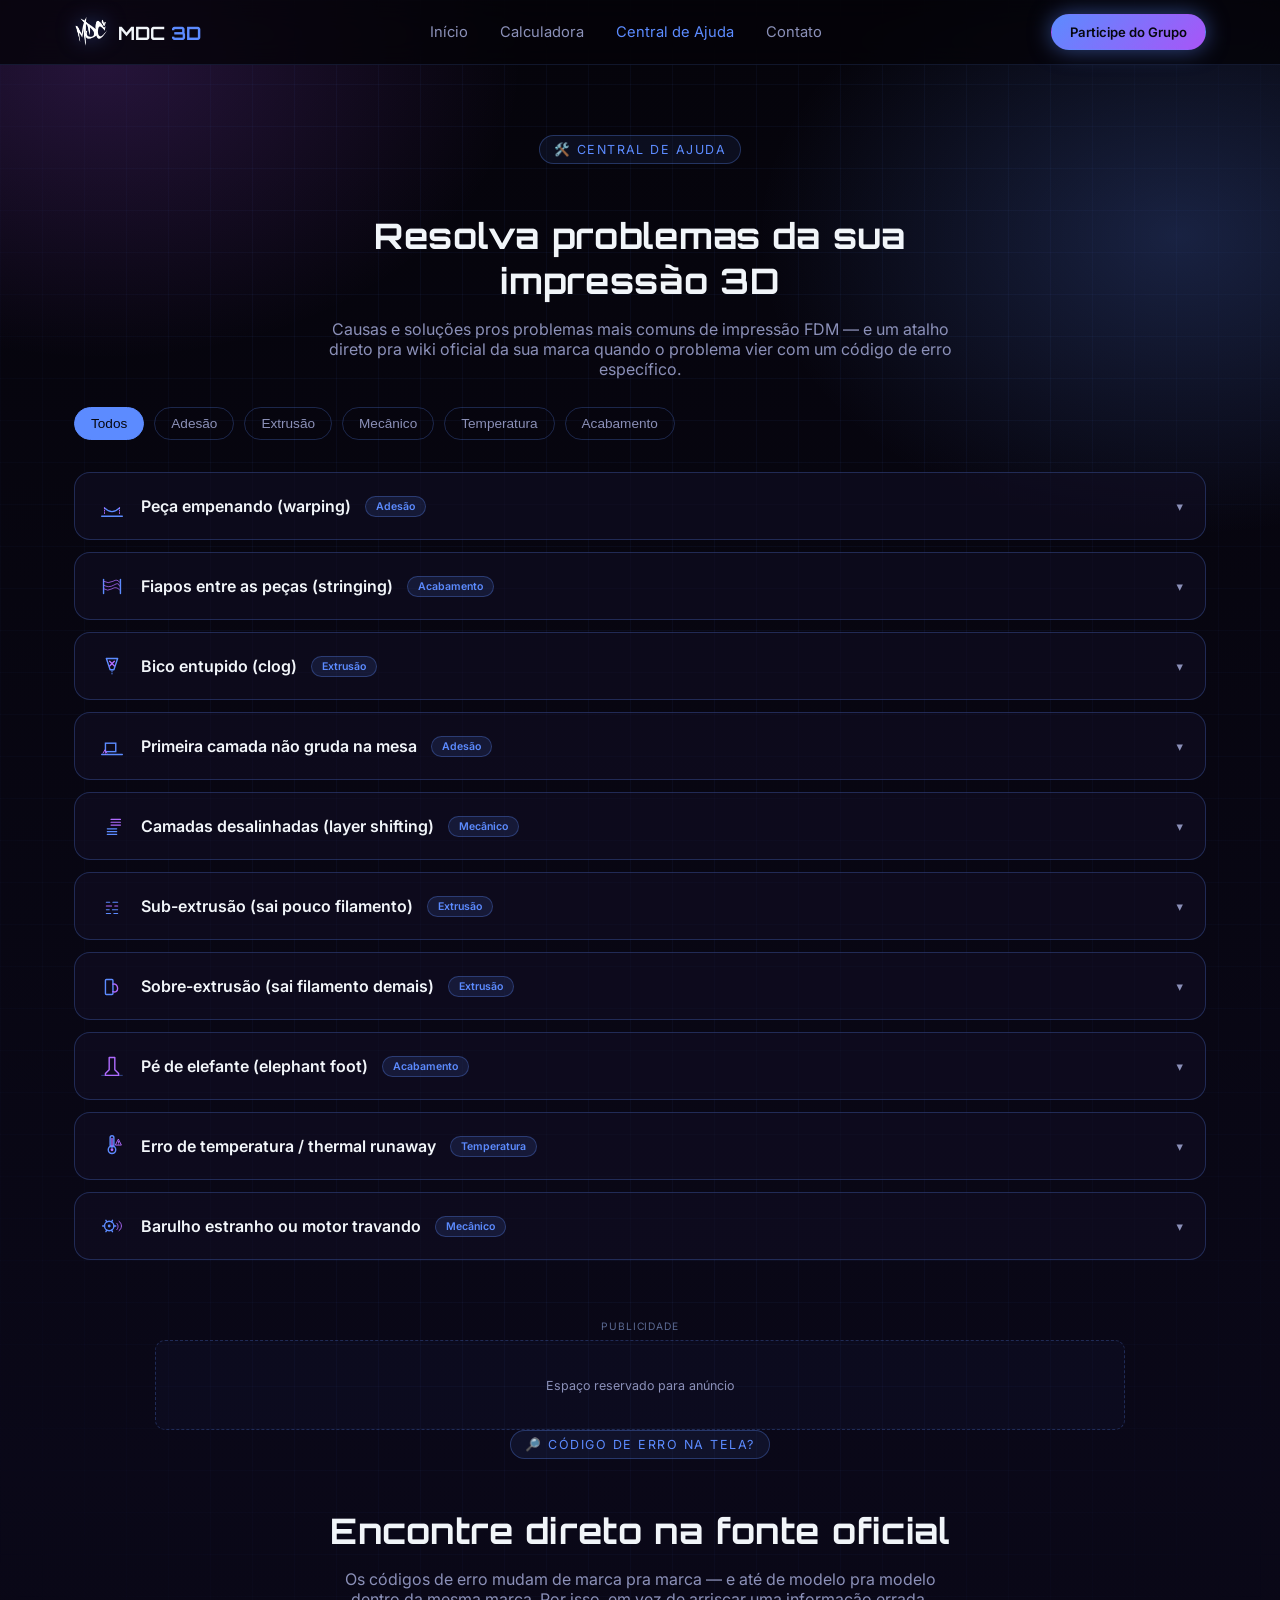
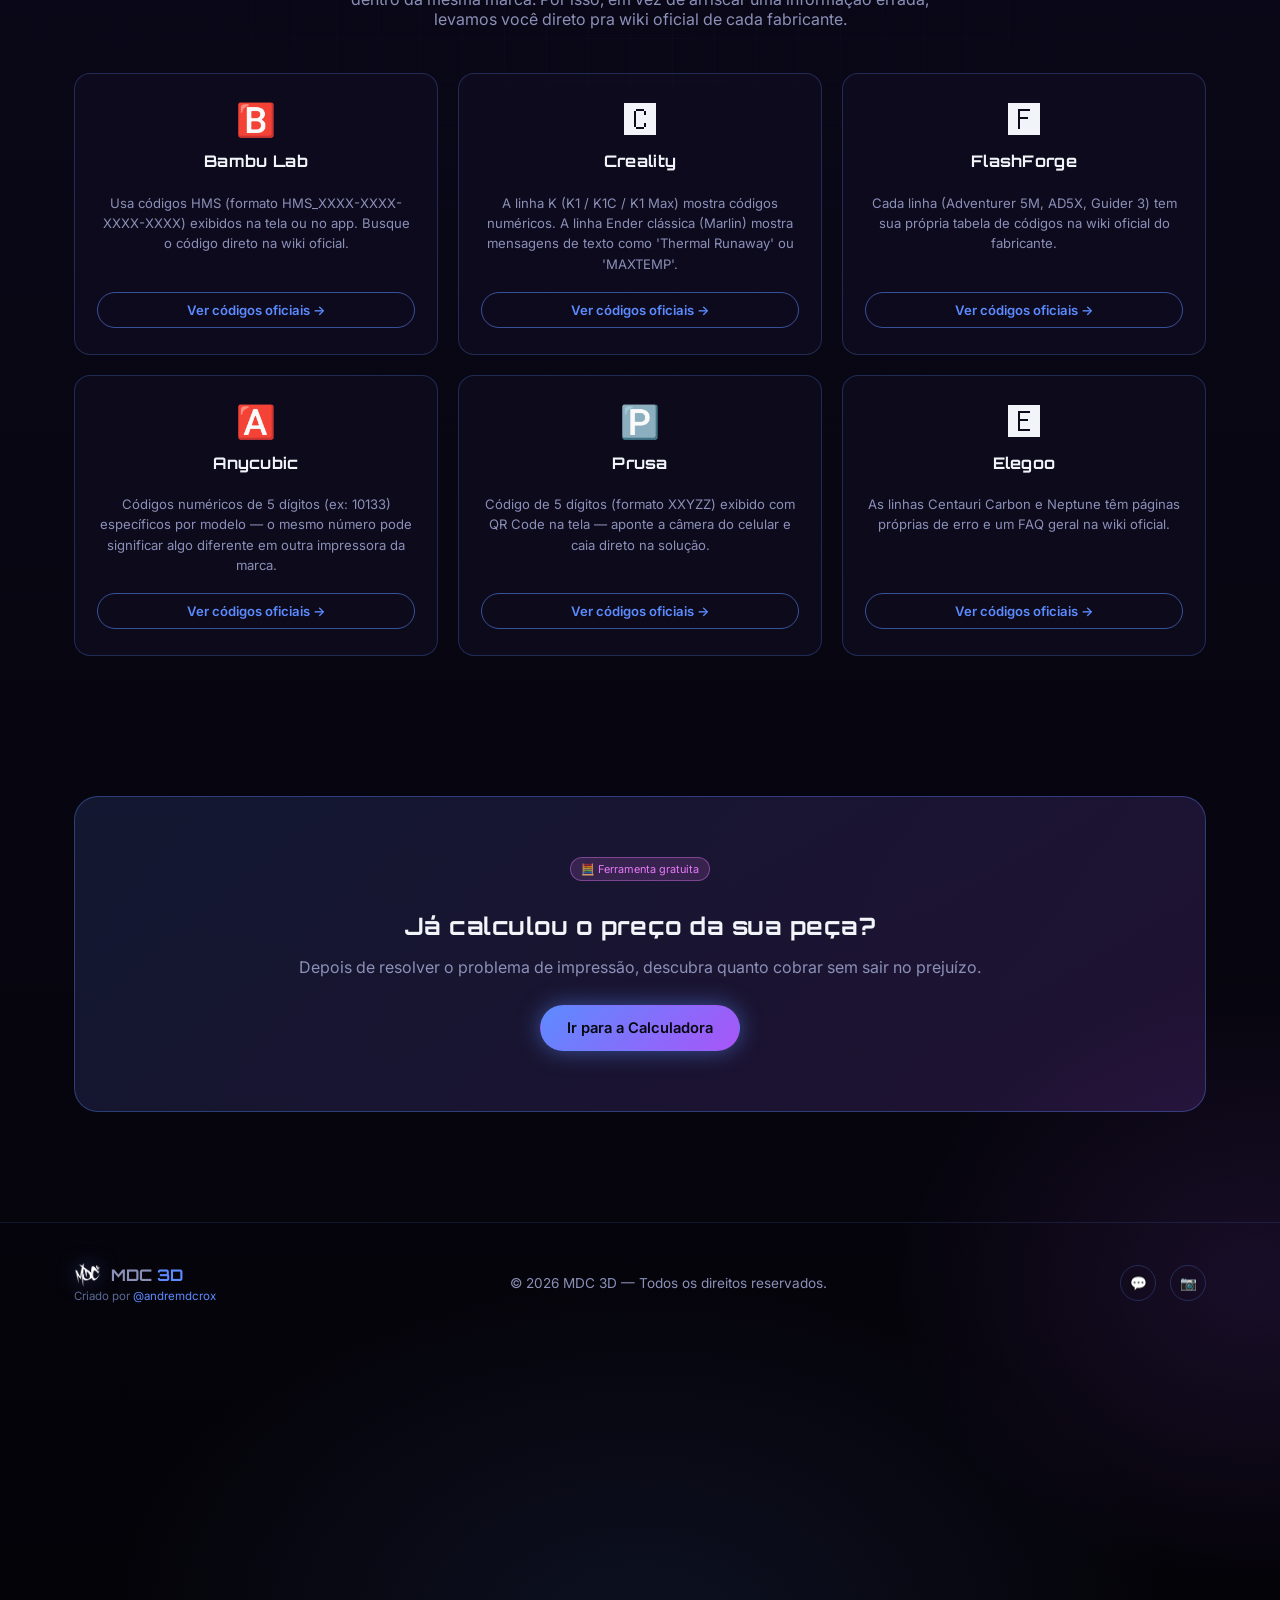
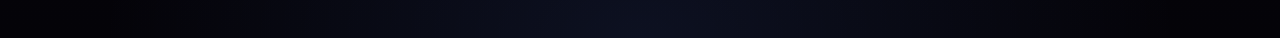
==== commit b9b3f8c2: "Corrige volume 3MF ignorando transform do build (escala/rotacao); botao do menu agora leva ao grupo " ====
--- a/ajuda.html
+++ b/ajuda.html
@@ -21,7 +21,7 @@
 <link rel="shortcut icon" href="favicon.ico">
 <link rel="preconnect" href="https://fonts.googleapis.com">
 <link href="https://fonts.googleapis.com/css2?family=Orbitron:wght@600;700;800&family=Inter:wght@400;500;600;700&display=swap" rel="stylesheet">
-<link rel="stylesheet" href="css/style.css">
+<link rel="stylesheet" href="css/style.css?v=2">
 </head>
 <body>
 
@@ -34,7 +34,7 @@
       <a href="ajuda.html" data-page="ajuda.html" class="active">Central de Ajuda</a>
       <a href="index.html#contato">Contato</a>
     </nav>
-    <a class="btn btn-primary btn-sm" href="https://wa.me/5547997833437" target="_blank" rel="noopener">Orçamento</a>
+    <a class="btn btn-primary btn-sm" href="https://wa.me/5547997833437?text=Ol%C3%A1!%20Quero%20ter%20acesso%20ao%20grupo%20de%20arquivos%20STL%20%28R%2450%2C%20acesso%20vital%C3%ADcio%29." target="_blank" rel="noopener">Participe do Grupo</a>
     <button class="nav-toggle" aria-label="Abrir menu">☰</button>
   </div>
 </header>
@@ -106,8 +106,8 @@
   </div>
 </footer>
 
-<script src="js/problemas.js"></script>
-<script src="js/ajuda.js"></script>
-<script src="js/main.js"></script>
+<script src="js/problemas.js?v=2"></script>
+<script src="js/ajuda.js?v=2"></script>
+<script src="js/main.js?v=2"></script>
 </body>
 </html>
--- a/css/style.css
+++ b/css/style.css
@@ -607,6 +607,51 @@
   margin-bottom: 8px;
 }
 .field label .hint { color: #5b6a93; font-size: 0.75rem; }
+.field label .label-main { display: inline-flex; align-items: center; gap: 5px; }
+
+.field-help {
+  display: inline-flex;
+  align-items: center;
+  justify-content: center;
+  width: 15px;
+  height: 15px;
+  flex-shrink: 0;
+  border-radius: 50%;
+  border: 1px solid rgba(92, 139, 255, 0.4);
+  color: var(--blue-strong);
+  font-size: 0.62rem;
+  font-weight: 700;
+  font-style: normal;
+  cursor: help;
+  position: relative;
+}
+.field-help::before {
+  content: attr(data-tooltip);
+  position: absolute;
+  bottom: calc(100% + 9px);
+  left: 0;
+  transform: translateY(4px);
+  width: max-content;
+  max-width: 230px;
+  background: #0b0a18;
+  border: 1px solid var(--panel-border);
+  color: var(--text);
+  font-size: 0.74rem;
+  font-weight: 400;
+  line-height: 1.45;
+  padding: 10px 12px;
+  border-radius: 8px;
+  box-shadow: 0 14px 32px rgba(0,0,0,0.55);
+  opacity: 0;
+  pointer-events: none;
+  transition: opacity .15s ease, transform .15s ease;
+  z-index: 60;
+  text-align: left;
+}
+.field-help:hover::before, .field-help:focus-visible::before {
+  opacity: 1;
+  transform: translateY(0);
+}
 
 .field input, .field select {
   width: 100%;
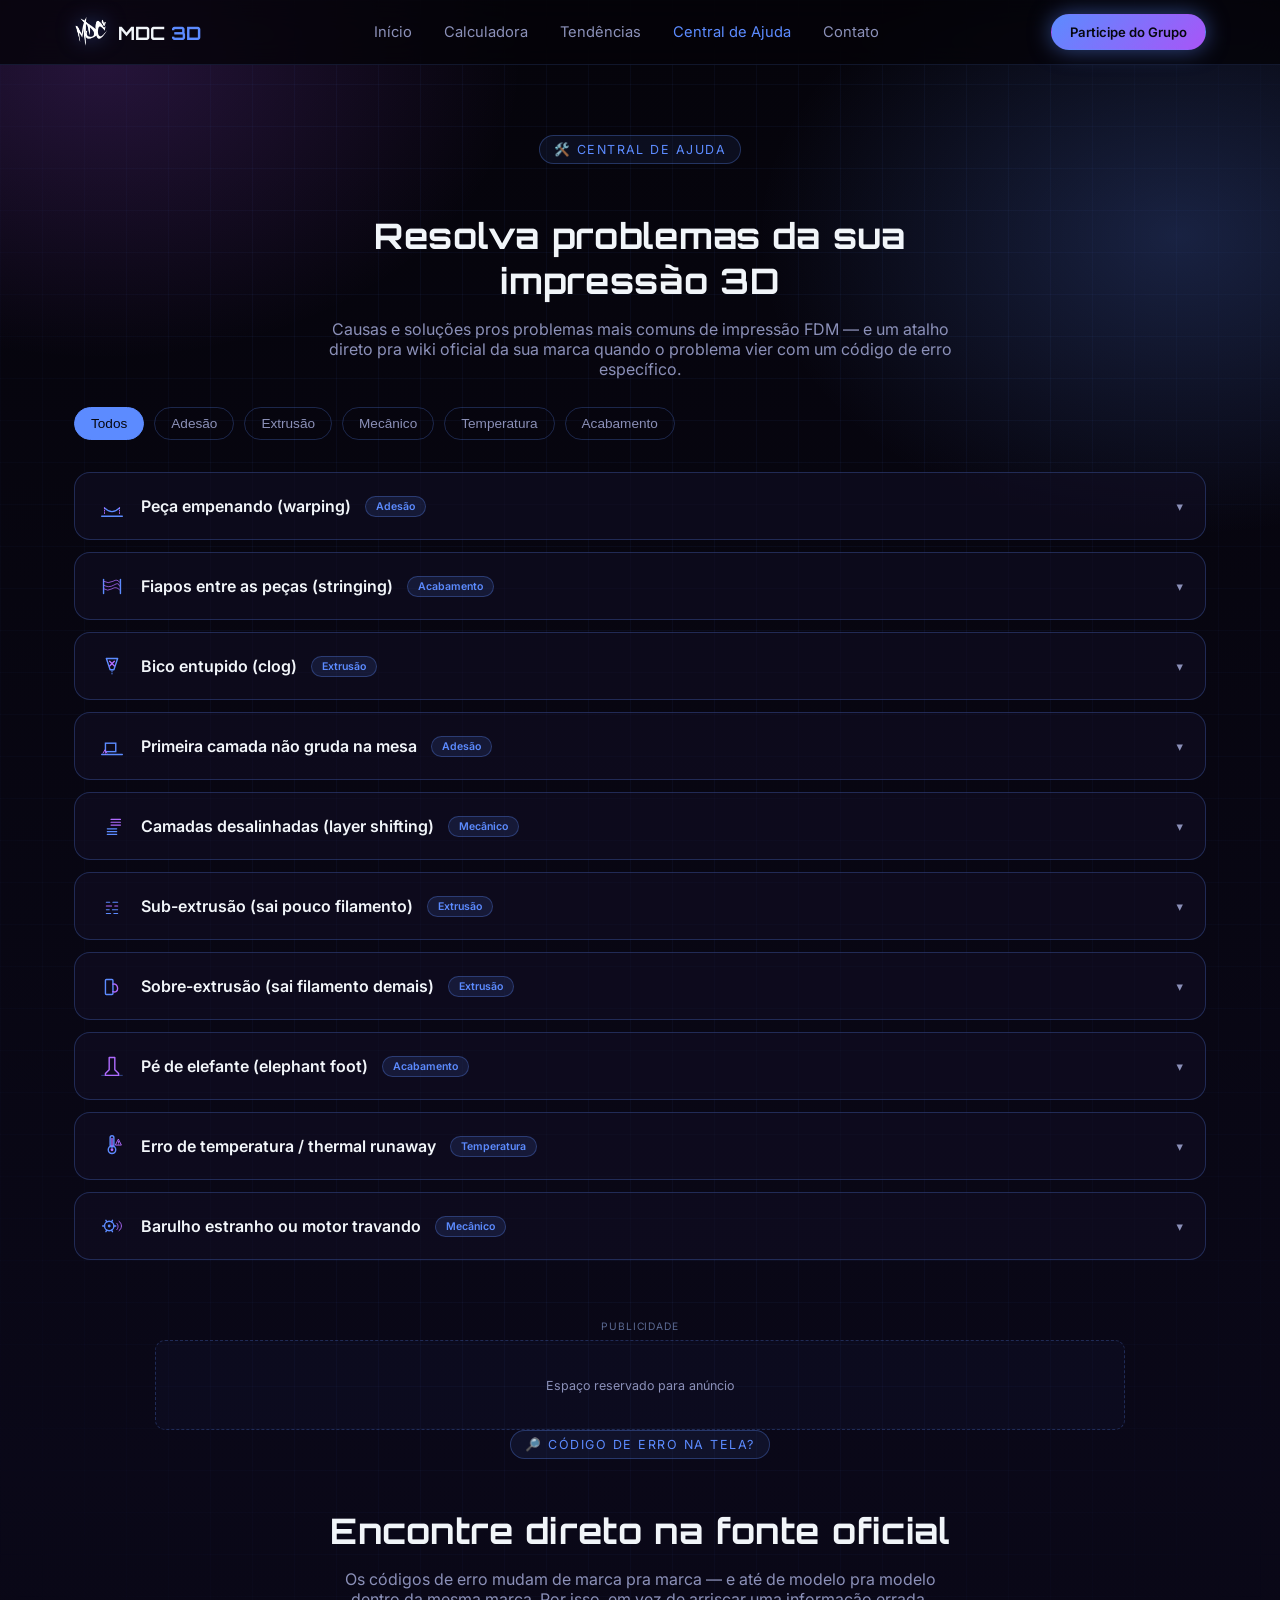
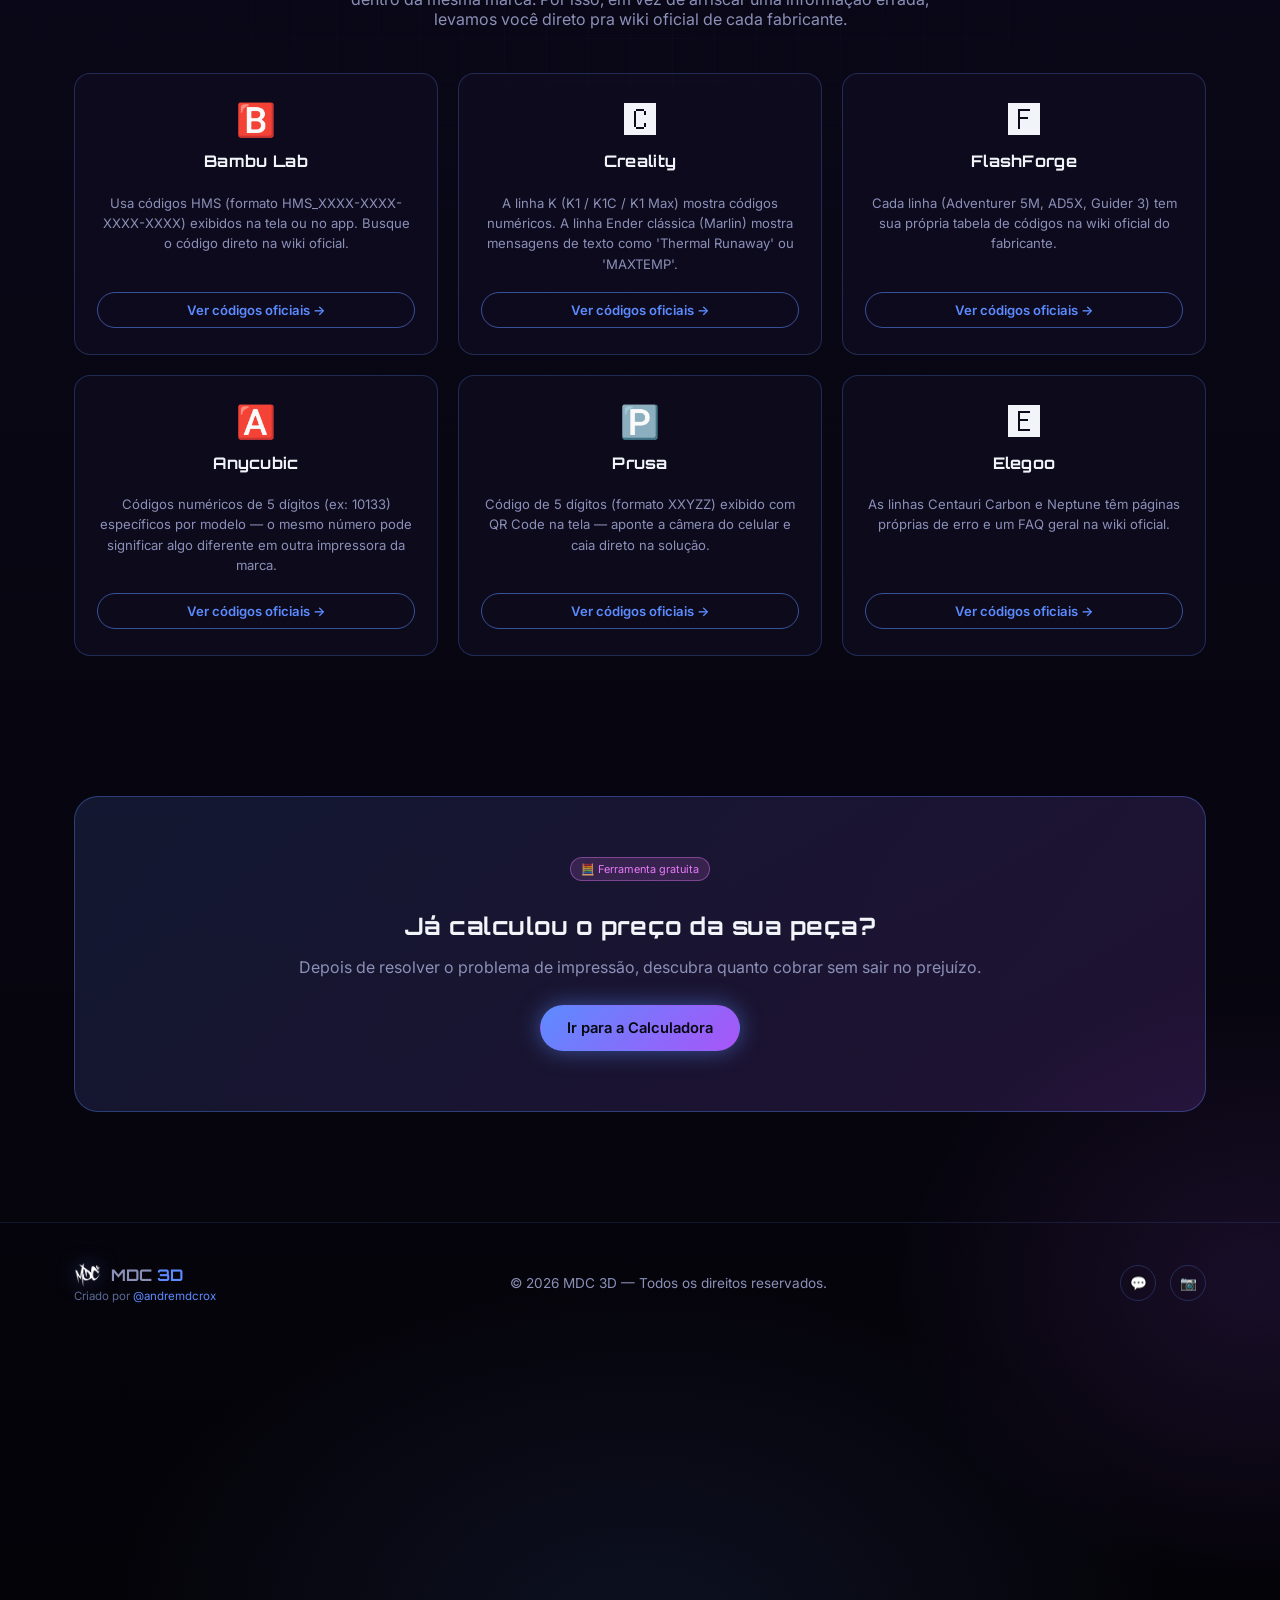
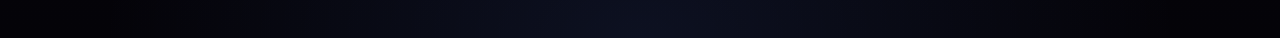
==== commit 87c0ec5a: "Adiciona pagina de Tendencias de impressao 3D (curadoria pesquisada + link pra dados ao vivo no Make" ====
--- a/ajuda.html
+++ b/ajuda.html
@@ -6,6 +6,7 @@
 <title>Central de Ajuda — Problemas e Erros de Impressão 3D | MDC 3D</title>
 <meta name="description" content="Resolva os problemas mais comuns de impressão 3D (empenamento, stringing, entupimento, aderência) e encontre o código de erro da sua impressora direto na wiki oficial da marca: Bambu Lab, Creality, FlashForge, Anycubic, Prusa e Elegoo.">
 <meta name="theme-color" content="#040308">
+<link rel="canonical" href="https://andremdcrox.github.io/mdc3d-site/ajuda.html">
 <meta property="og:type" content="website">
 <meta property="og:site_name" content="MDC 3D">
 <meta property="og:title" content="Central de Ajuda — MDC 3D">
@@ -31,6 +32,7 @@
     <nav class="nav-links">
       <a href="index.html#home">Início</a>
       <a href="index.html#calculadora">Calculadora</a>
+      <a href="tendencias.html">Tendências</a>
       <a href="ajuda.html" data-page="ajuda.html" class="active">Central de Ajuda</a>
       <a href="index.html#contato">Contato</a>
     </nav>
--- a/css/style.css
+++ b/css/style.css
@@ -837,18 +837,32 @@
 /* ---- Gráfico de faixa de preço (mínimo / sugerido / máximo) ---- */
 .price-chart {
   position: relative;
-  padding-top: 50px;
+  padding-top: 64px;
   margin-top: 8px;
+  -webkit-user-select: none;
+  user-select: none;
+}
+.chart-track-wrap {
+  position: relative;
+  padding: 14px 0;
+  cursor: pointer;
 }
 .chart-track {
   position: relative;
-  height: 14px;
+  height: 16px;
   border-radius: 999px;
   overflow: hidden;
   display: flex;
   background: rgba(255,255,255,0.06);
+  box-shadow: inset 0 1px 3px rgba(0,0,0,0.4);
+  transition: box-shadow .2s ease;
+}
+.chart-track-wrap:hover .chart-track,
+.price-chart.dragging .chart-track {
+  box-shadow: inset 0 1px 3px rgba(0,0,0,0.4), 0 0 0 3px rgba(92,139,255,0.15);
 }
 .chart-zone { height: 100%; transition: width .6s ease; }
+.price-chart.dragging .chart-zone { transition: none; }
 .chart-zone.risk { background: #d03b3b; }
 .chart-zone.safe { background: #fab219; }
 .chart-zone.high { background: #0ca30c; }
@@ -857,29 +871,82 @@
   position: absolute;
   top: 0;
   transform: translateX(-50%);
-  transition: left .6s ease;
+  transition: left .35s cubic-bezier(.2,.8,.2,1);
   text-align: center;
-  z-index: 2;
+  z-index: 3;
+  touch-action: none;
+  cursor: grab;
+}
+.chart-marker:active,
+.price-chart.dragging .chart-marker {
+  cursor: grabbing;
+  transition: none;
+}
+.chart-marker .connector {
+  position: absolute;
+  left: 50%; top: 56px; bottom: -28px;
+  width: 2px;
+  margin-left: -1px;
+  background: linear-gradient(180deg, rgba(255,255,255,0.5), transparent);
 }
 .chart-marker .dot {
-  width: 14px; height: 14px;
+  position: relative;
+  width: 36px; height: 36px;
   border-radius: 50%;
   background: #fff;
-  margin: 0 auto 6px;
-  box-shadow: 0 0 0 4px rgba(92,139,255,0.35), 0 0 14px rgba(92,139,255,0.9);
-  animation: nozzlePulse 1s ease-in-out infinite alternate;
-}
+  margin: 0 auto 8px;
+  box-shadow: 0 0 0 5px rgba(92,139,255,0.35), 0 0 18px rgba(92,139,255,0.9), 0 4px 10px rgba(0,0,0,0.4);
+  transition: box-shadow .25s ease, transform .15s ease;
+  display: flex; align-items: center; justify-content: center;
+  overflow: hidden;
+}
+.chart-marker:hover .dot, .chart-marker:focus-visible .dot { transform: scale(1.12); }
+.chart-marker:active .dot, .price-chart.dragging .chart-marker .dot { transform: scale(1.22); }
+.chart-marker:focus-visible { outline: none; }
+.chart-marker:focus-visible .dot { box-shadow: 0 0 0 5px rgba(92,139,255,0.5), 0 0 0 8px rgba(92,139,255,0.25), 0 0 18px rgba(92,139,255,0.9); }
+
+/* ---- Carinha animada (triste/neutra/feliz conforme o status) ---- */
+.face { width: 100%; height: 100%; display: block; }
+.face-eye { fill: #2a2a35; transition: opacity .2s ease; }
+.face-eye-happy { fill: none; stroke: #2a2a35; stroke-width: 7; stroke-linecap: round; opacity: 0; transition: opacity .2s ease; }
+.face-brow { stroke: #e2554f; stroke-width: 6; stroke-linecap: round; opacity: 0; transition: opacity .2s ease; }
+.face-sweat { fill: #5c8bff; opacity: 0; transition: opacity .2s ease; }
+.face-cheek { fill: #ff9db3; opacity: 0; transition: opacity .2s ease; }
+.face-mouth { fill: none; stroke: #2a2a35; stroke-width: 6; stroke-linecap: round; }
+
+.chart-marker.status-risk .face-brow,
+.chart-marker.status-risk .face-sweat { opacity: 1; }
+.chart-marker.status-excelente .face-eye { opacity: 0; }
+.chart-marker.status-excelente .face-eye-happy,
+.chart-marker.status-excelente .face-cheek { opacity: 1; }
 .chart-marker .lbl {
   font-size: 0.72rem;
   background: var(--panel);
   border: 1px solid var(--panel-border);
-  padding: 4px 9px;
+  padding: 5px 10px;
   border-radius: 8px;
   white-space: nowrap;
-}
-.chart-marker .lbl strong { color: var(--text); display: block; font-size: 0.8rem; }
-
-.chart-ticks { position: relative; height: 42px; margin-top: 8px; }
+  box-shadow: 0 8px 20px rgba(0,0,0,0.4);
+}
+.chart-marker .lbl strong { color: var(--text); display: block; font-size: 0.85rem; font-family: 'Orbitron', sans-serif; }
+.chart-marker .lbl .lbl-status { font-size: 0.65rem; display: block; margin-top: 2px; font-weight: 600; letter-spacing: .02em; }
+.chart-marker.status-risk .lbl .lbl-status { color: #ff6b6b; }
+.chart-marker.status-normal .lbl .lbl-status { color: #fab219; }
+.chart-marker.status-excelente .lbl .lbl-status { color: #28d17c; }
+
+.chart-hint {
+  text-align: center;
+  font-size: 0.68rem;
+  color: #5b6a93;
+  margin-top: 4px;
+}
+.chart-hint .drag-icon { display: inline-block; animation: dragHintMove 1.8s ease-in-out infinite; }
+@keyframes dragHintMove {
+  0%, 100% { transform: translateX(0); }
+  50% { transform: translateX(4px); }
+}
+
+.chart-ticks { position: relative; height: 42px; margin-top: 10px; }
 .chart-tick {
   position: absolute;
   top: 0;
@@ -887,9 +954,10 @@
   text-align: center;
   font-size: 0.68rem;
   color: var(--muted);
-  transition: left .6s ease;
+  transition: left .35s cubic-bezier(.2,.8,.2,1);
   white-space: nowrap;
 }
+.price-chart.dragging .chart-tick { transition: none; }
 .chart-tick .tick-line { width: 2px; height: 8px; background: var(--panel-border); margin: 0 auto 4px; }
 .chart-tick strong { display: block; color: var(--text); font-size: 0.76rem; }
 
@@ -1055,6 +1123,54 @@
   white-space: nowrap;
 }
 
+/* ---- Tendências de impressão 3D ---- */
+.trend-grid { display: grid; grid-template-columns: repeat(2, 1fr); gap: 20px; margin-bottom: 40px; }
+.trend-card {
+  position: relative;
+  background: var(--panel);
+  border: 1px solid var(--panel-border);
+  border-radius: var(--radius);
+  padding: 24px;
+  box-shadow: 0 18px 36px -24px rgba(0,0,0,0.6);
+  transition: transform .25s cubic-bezier(.2,.8,.2,1), border-color .2s ease, box-shadow .25s ease;
+}
+.trend-card:hover {
+  transform: translateY(-6px);
+  border-color: rgba(92, 139, 255, 0.55);
+  box-shadow: 0 24px 48px -20px rgba(92, 139, 255, 0.25), 0 8px 20px -8px rgba(0,0,0,0.5);
+}
+.trend-card-head { display: flex; align-items: center; gap: 12px; margin-bottom: 10px; }
+.trend-card .trend-icon { font-size: 1.6rem; }
+.trend-card h3 { font-size: 1rem; margin: 0; flex: 1; }
+.trend-badge {
+  font-size: 0.65rem;
+  padding: 3px 10px;
+  border-radius: 999px;
+  white-space: nowrap;
+  border: 1px solid;
+}
+.trend-badge.hot { background: rgba(232, 121, 249, 0.15); color: var(--magenta); border-color: rgba(232, 121, 249, 0.4); }
+.trend-badge.evergreen { background: rgba(92, 139, 255, 0.12); color: var(--blue-strong); border-color: rgba(92, 139, 255, 0.35); }
+.trend-card p { color: var(--muted); font-size: 0.86rem; line-height: 1.55; margin: 0 0 14px; }
+.trend-keywords { display: flex; flex-wrap: wrap; gap: 6px; }
+.trend-keyword {
+  font-size: 0.72rem;
+  padding: 4px 10px;
+  border-radius: 999px;
+  background: rgba(5,4,12,0.5);
+  border: 1px dashed var(--panel-border);
+  color: var(--muted);
+}
+
+.trend-live-cta {
+  text-align: center;
+  padding: 36px 30px;
+  border-radius: var(--radius);
+  background: linear-gradient(135deg, rgba(92,139,255,0.12), rgba(168,85,247,0.14));
+  border: 1px solid rgba(92, 139, 255, 0.3);
+}
+.trend-live-cta p { color: var(--muted); max-width: 540px; margin: 0 auto 22px; font-size: 0.88rem; }
+
 /* ---- Marcas: links oficiais de código de erro ---- */
 .brand-grid { display: grid; grid-template-columns: repeat(3, 1fr); gap: 20px; }
 .brand-card {
@@ -1105,7 +1221,7 @@
     border-bottom: 1px solid rgba(92,139,255,0.18);
     gap: 18px;
   }
-  .grid-3, .grid-2, .grid-4, .steps, .brand-grid { grid-template-columns: 1fr; }
+  .grid-3, .grid-2, .grid-4, .steps, .brand-grid, .trend-grid { grid-template-columns: 1fr; }
   .youtube-wrap { grid-template-columns: 1fr; }
   .hero { padding-top: 50px; }
   .field-row { grid-template-columns: 1fr; }
